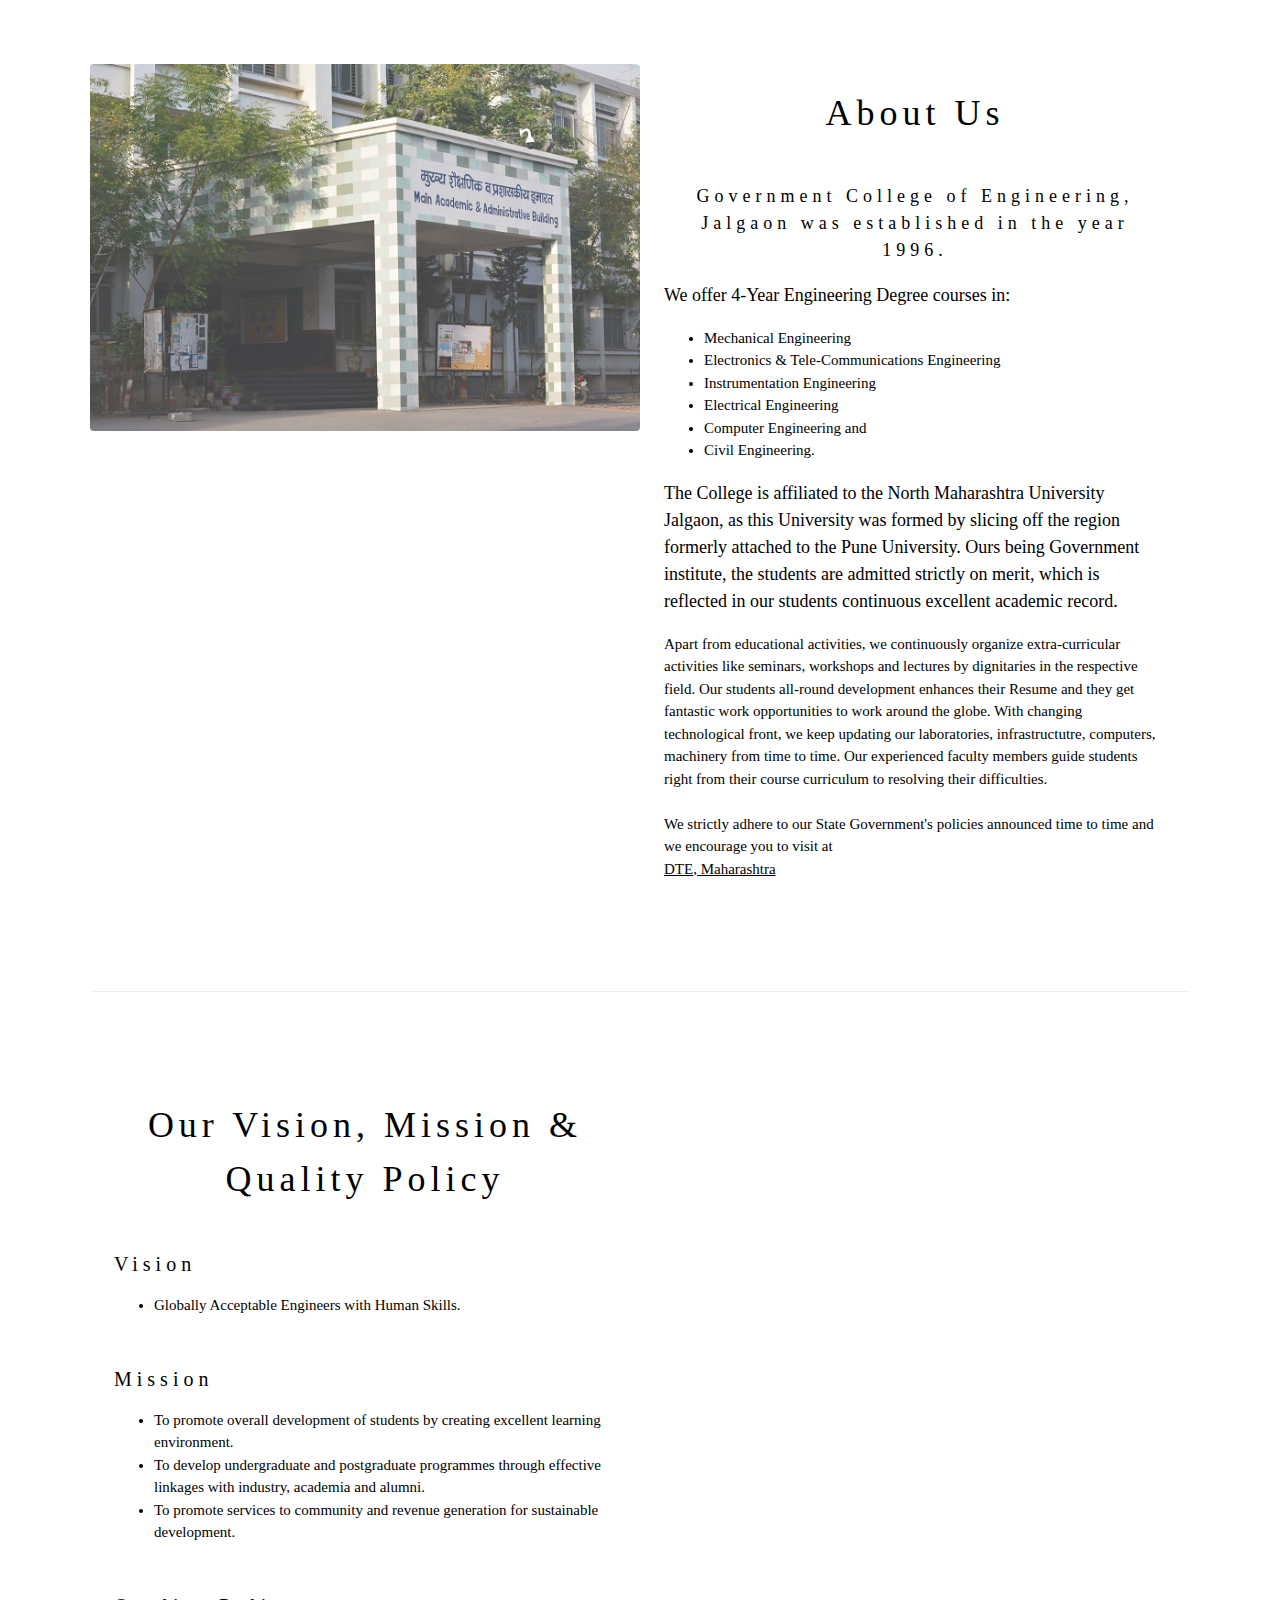
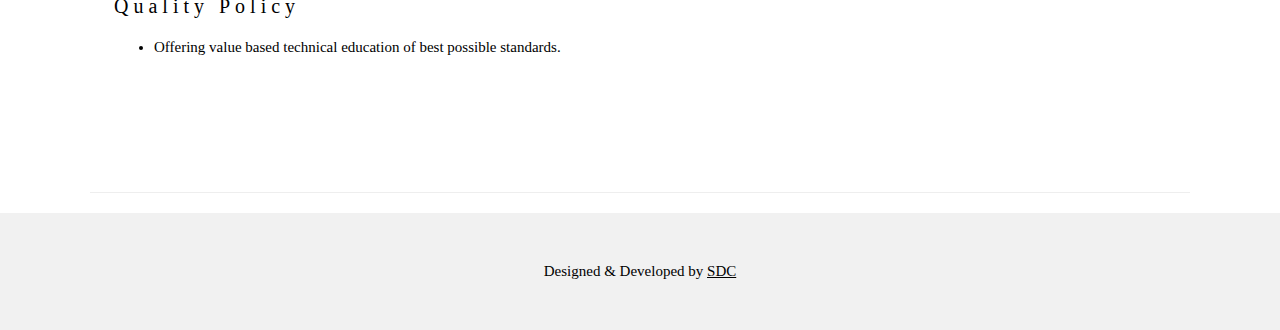
==== about.html @ 8e264bd7 "Added GCOEJ App Contents." ====
<!DOCTYPE html>
<html>
<title>About GCoEj</title>
<meta charset="UTF-8">
<meta name="viewport" content="width=device-width, initial-scale=1">
<link rel="stylesheet" href="https://www.w3schools.com/w3css/4/w3.css">
<style>
body {font-family: "Times New Roman", Georgia, Serif;}
h1,h2,h3,h4,h5,h6 {
    font-family: "Playfair Display";
    letter-spacing: 5px;
}
</style>
<body>

<!-- Page content -->
<div class="w3-content" style="max-width:1100px">

  <!-- About Section -->
  <div class="w3-row w3-padding-64" id="about">
    <div class="w3-col m6 w3-padding-medium">
     <img src="main.jpg" class="w3-round w3-image w3-opacity-min" alt="Main Building" width="600" height="750">
    </div>

    <div class="w3-col m6 w3-padding-large">
      <h1 class="w3-center">About Us</h1><br>
      <h5 class="w3-center">Government College of Engineering, Jalgaon was established in the year 1996.</h5>
      <p class="w3-large">We offer 4-Year Engineering Degree courses in:
        <ul>
          <li> Mechanical Engineering </li>
          <li> Electronics & Tele-Communications Engineering </li>
          <li> Instrumentation Engineering </li>
          <li> Electrical Engineering </li>
          <li> Computer Engineering and </li>
          <li> Civil Engineering. </li>
        </ul>
    
      </p>
      <p class="w3-large w3-text-black w3-hide-medium">The College is affiliated to the North Maharashtra University Jalgaon, as this University was formed by slicing off the region formerly attached to the Pune University. Ours being Government institute, the students are admitted strictly on merit, which is reflected in our students continuous excellent academic record.</p>
      <p>
        Apart from educational activities, we continuously organize extra-curricular activities like seminars, workshops and lectures by dignitaries in the respective field. Our students all-round development enhances their Resume and they get fantastic work opportunities to work around the globe. With changing technological front, we keep updating our laboratories, infrastructutre, computers, machinery from time to time. Our experienced faculty members guide students right from their course curriculum to resolving their difficulties.
        
        <br/><br/>We strictly adhere to our State Government's policies announced time to time and we encourage you to visit at <br> <a href="https://www.dtemaharashtra.gov.in/" title="DTE" target="_blank" class="w3-hover-text-green">DTE, Maharashtra</a>  
      </p>
    </div>
  </div>
  
  <hr>
  
  <!-- Menu Section -->
  <div class="w3-row w3-padding-64" id="menu">
    <div class="w3-col l6 w3-padding-large">
      <h1 class="w3-center">Our Vision, Mission & Quality Policy</h1><br>
      <h4>Vision</h4>
      <p class="w3-text-grey"><ul>
          <li> Globally Acceptable Engineers with Human Skills. </li>
        </ul></p><br>
    
      <h4>Mission</h4>
      <p class="w3-text-grey"><ul>
          <li> To promote overall development of students by creating excellent learning environment. </li>
          <li> To develop undergraduate and postgraduate programmes through effective linkages with industry, academia and alumni. </li>
          <li> To promote services to community and revenue generation for sustainable development. </li>
        </ul></p><br>
    
      <h4>Quality Policy</h4>
      <p class="w3-text-grey"><ul>
          <li> Offering value based technical education of best possible standards. </li>
        </ul></p><br>
    
    </div>
  
  </div>

  <hr>
  
<!-- End page content -->
</div>

<!-- Footer -->
<footer class="w3-center w3-light-grey w3-padding-32">
  <p>Designed & Developed by <a href="https://sdc.gcoej.ac.in/" title="SDC" target="_blank" class="w3-hover-text-green">SDC</a></p>
</footer>

</body>
</html>
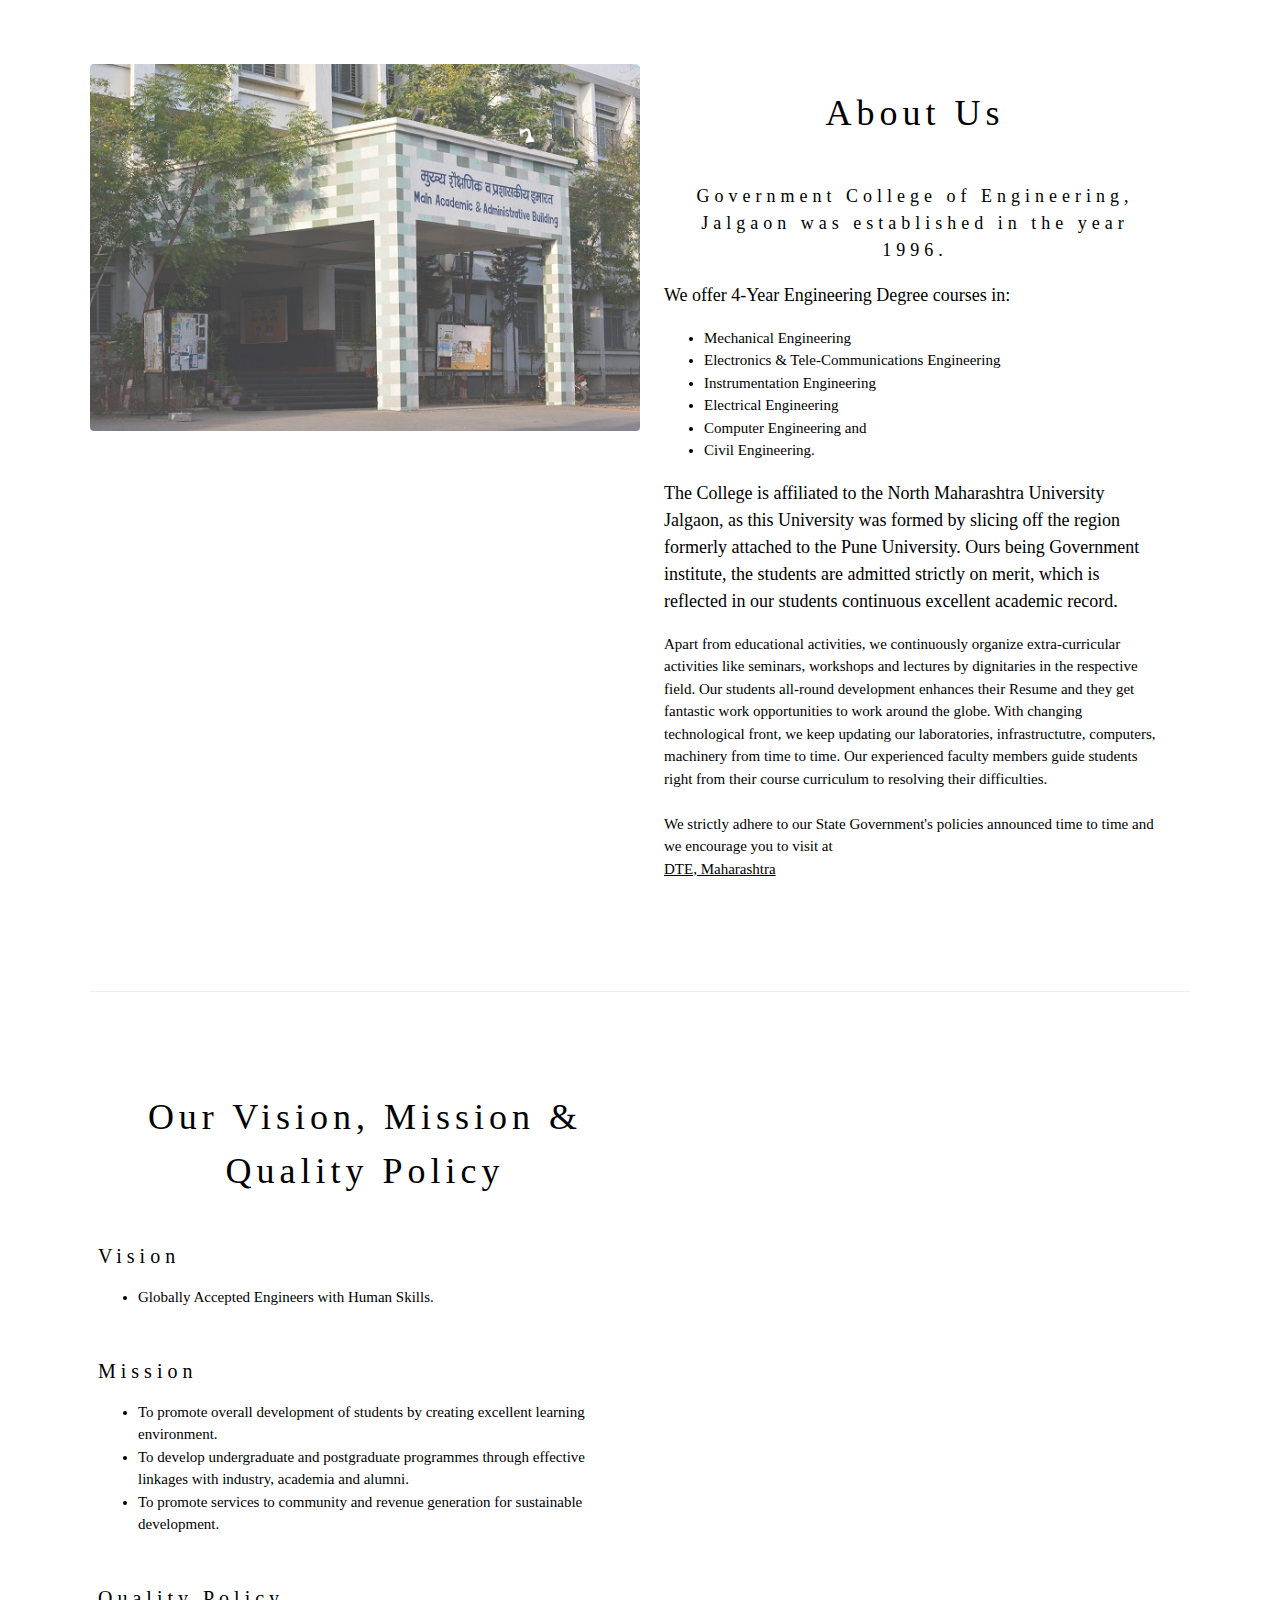
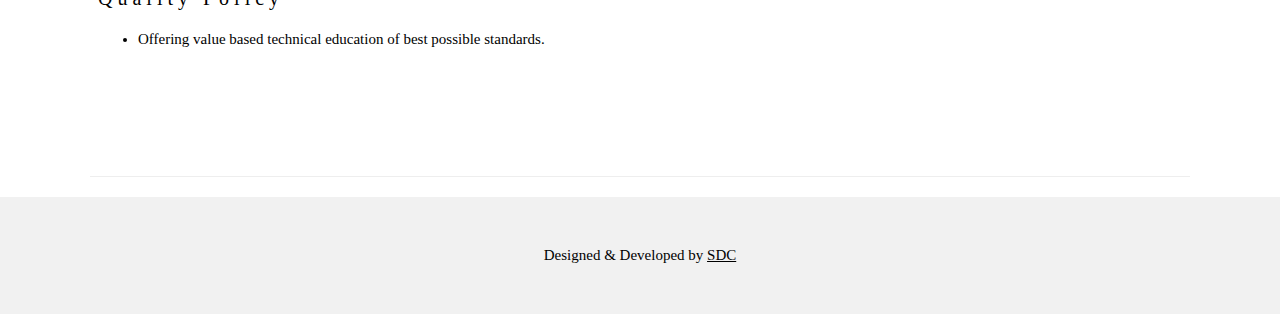
==== commit a0d37ca0: "corrected mission statement" ====
--- a/about.html
+++ b/about.html
@@ -49,11 +49,11 @@
   
   <!-- Menu Section -->
   <div class="w3-row w3-padding-64" id="menu">
-    <div class="w3-col l6 w3-padding-large">
+    <div class="w3-col l6 w3-padding-small">
       <h1 class="w3-center">Our Vision, Mission & Quality Policy</h1><br>
       <h4>Vision</h4>
       <p class="w3-text-grey"><ul>
-          <li> Globally Acceptable Engineers with Human Skills. </li>
+          <li> Globally Accepted Engineers with Human Skills. </li>
         </ul></p><br>
     
       <h4>Mission</h4>
